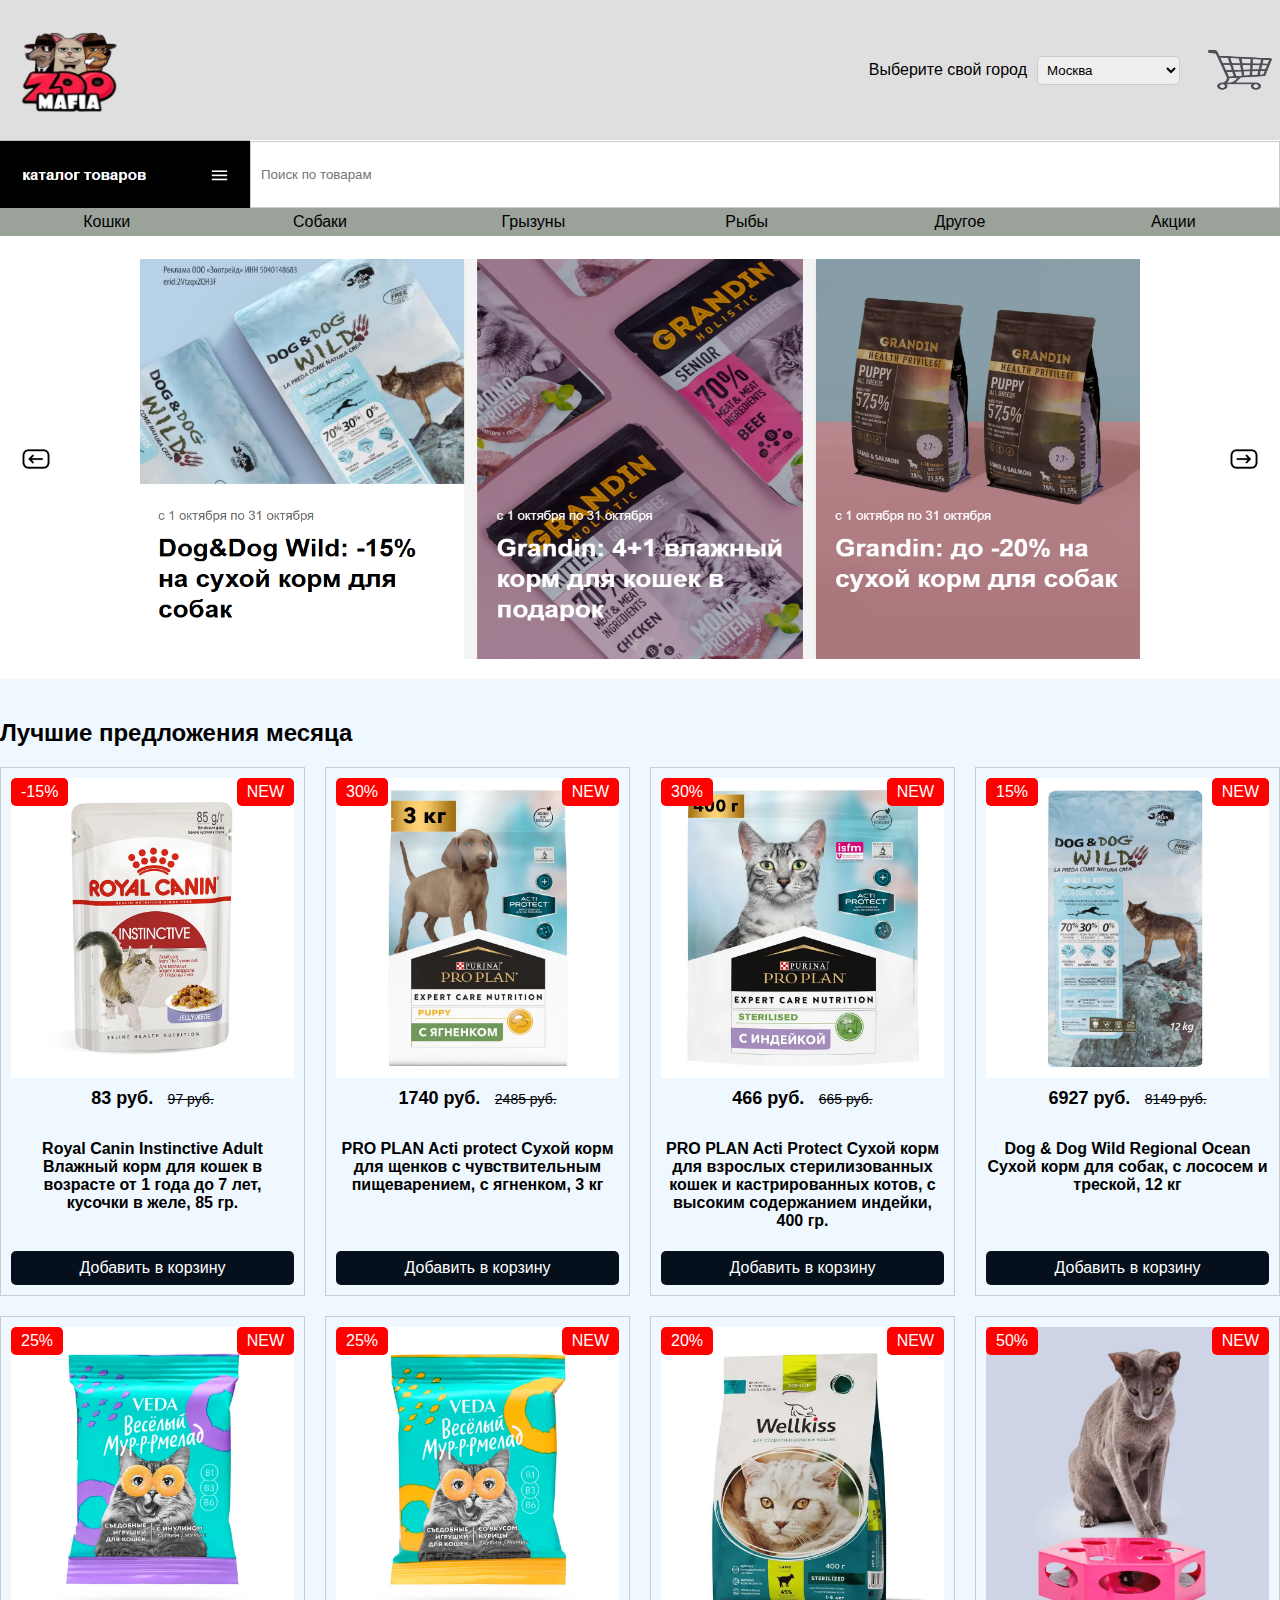
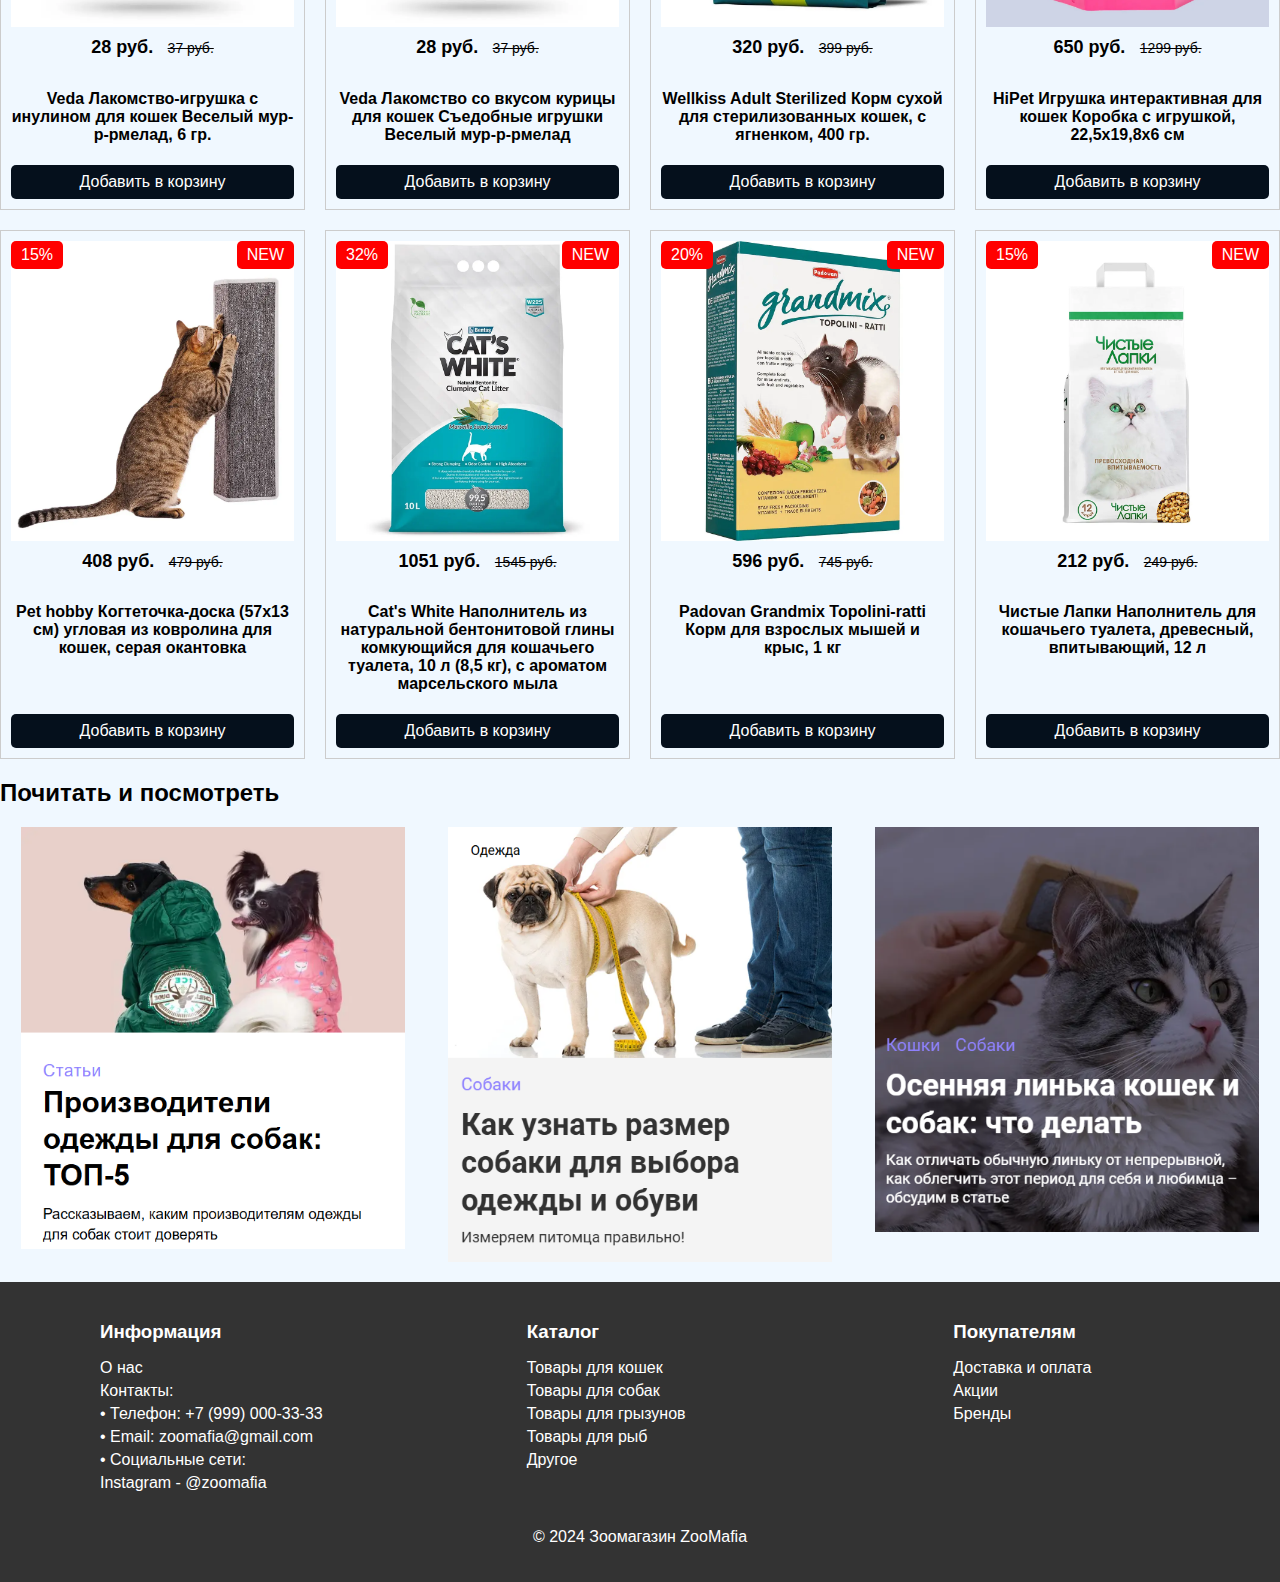
==== index.html @ 8140042a "Add files via upload" ====
<!doctype>
<html>
<head>
  <meta charset="utf-8">
  <link rel="shortcuy icon" href="photo/logotip.jpg" type="image/jpg">
  <title>Зоомагазин ZooMafia</title>
  <link href="style.css" rel="stylesheet">
</head>
<body>
  <div class="container">
    <header>
      <div class="header-left">
        <div class="logo">
          <a href="index.html"><img alt="Logo" src="photo/logo2.png"></a>
        </div>
      </div>
      <div class="header-right">
        <div class="form-group">
          <label class="select-group">
            <span class="select-label">Выберите свой город</span>
            <select class="select">
              <option value="moscow" selected>Москва</option>
              <option value="st-petersburg">Санкт-Петербург</option>
              <option value="vladimir">Владимир</option>
              <option value="nizny">Нижний Новгород</option>
            </select>
          </label>
        </div>
        <div class="korzina">
            <a href="/korzina/korz1/" target="_blank"><img alt="korz" src="photo/cart.png"></a>
        </div>
      </div>
    </header>
    <div class="search-bar">
      <div class="menu-icon">
        <a href="catalog.html"><img src="photo/catalog.png" alt="Меню"></a>
      </div>
      <input type="text" placeholder="Поиск по товарам" class="search-input">
    </div>
    <nav>
        <ul class="top-menu">
            <li>
                <a href="/">Кошки</a>
            </li>
            <li>
                <a href="/catalog/">Собаки</a>
            </li>
            <li>
                <a href="/about/">Грызуны</a>
            </li>
            <li>
                <a href="/news/">Рыбы</a>
            </li>
            <li>
                <a href="/contacts/">Другое</a>
            </li>
            <li>
                <a href="/contacts/">Акции </a>
            </li>
        </ul>
    </nav>
    
    <section class="banner">
      <div class="container">
        <div class="banner-slider">
          <div class="banner-slide active">
            <img src="photo/reklam.png" alt="Slide 1">
          </div>
          <div class="banner-slide">
            <img src="photo/rek2.png" alt="Slide 2">
          </div>
          <div class="banner-slide">
            <img src="photo/rek3.png" alt="Clide 3">
          </div>
          <button class="prev-btn">
            <img src="photo/arrow_round_left_icon_217990.png" alt="Before">
          </button>
          <button class="next-btn">
            <img src="photo/arrow_round_right_icon_218174.png" alt="After">
          </button>
        </div>
      </div>
    </section>
    <section class="products">
      <div class="container">
          <div class="products-content">
          <h2>Лучшие предложения месяца</h2>
          <div class="products-grid">
            <div class="product-card">
                <div class="discount-badge">-15%</div> <img src="photo/tov1.webp" alt="Tovar 1">
                <div class="price">
                  <span class="sale-price">83 руб.</span> 
                  <span class="old-price">97 руб.</span>
                </div>
                <h4>Royal Canin Instinctive Adult Влажный корм для кошек в возрасте от 1 года до 7 лет, кусочки в желе, 85 гр.</h4>
                <button class="product-btn">Добавить в корзину</button>
              </div>
              <div class="product-card">
                <div class="discount-badge">30%</div> <img src="photo/tov2.webp" alt="Tovar 2">
                <div class="price">
                  <span class="sale-price">1740 руб.</span>
                  <span class="old-price">2485 руб.</span>
                </div>
                <h4>PRO PLAN Acti protect Сухой корм для щенков с чувствительным пищеварением, с ягненком, 3 кг</h4>
                <button class="product-btn">Добавить в корзину</button>
              </div>
              <div class="product-card">
                <div class="discount-badge">30%</div> <img src="photo/tov3.webp" alt="Tovar 3">
                <div class="price">
                  <span class="sale-price">466 руб.</span>
                  <span class="old-price">665 руб.</span>
                </div>
                <h4>PRO PLAN Acti Protect Сухой корм для взрослых стерилизованных кошек и кастрированных котов, с высоким содержанием индейки, 400 гр.</h4>
                <button class="product-btn">Добавить в корзину</button>
              </div>
              <div class="product-card">
                <div class="discount-badge">15%</div> <img src="photo/tov4.webp" alt="Tovar 4">
                <div class="price">
                  <span class="sale-price">6927 руб.</span> 
                  <span class="old-price">8149 руб.</span>
                </div>
                <h4>Dog & Dog Wild Regional Ocean Сухой корм для собак, с лососем и треской, 12 кг</h4>
                <button class="product-btn">Добавить в корзину</button>
              </div>
              <div class="product-card">
                <div class="discount-badge">25%</div> <img src="photo/tov5.webp" alt="Tovar 5">
                <div class="price">
                  <span class="sale-price">28 руб.</span>
                  <span class="old-price">37 руб.</span>
                </div>
                <h4>Veda Лакомство-игрушка с инулином для кошек Веселый мур-р-рмелад, 6 гр.</h4>
                <button class="product-btn">Добавить в корзину</button>
              </div>
              <div class="product-card">
                <div class="discount-badge">25%</div> <img src="photo/tov6.webp" alt="Tovar 6">
                <div class="price">
                  <span class="sale-price">28 руб.</span>
                  <span class="old-price">37 руб.</span>
                </div>
                <h4>Veda Лакомство со вкусом курицы для кошек Съедобные игрушки Веселый мур-р-рмелад</h4>
                <button class="product-btn">Добавить в корзину</button>
              </div>
              <div class="product-card">
                <div class="discount-badge">20%</div> <img src="photo/tov7.webp" alt="Tovar 7">
                <div class="price">
                  <span class="sale-price">320 руб.</span> 
                  <span class="old-price">399 руб.</span>
                </div>
                <h4>Wellkiss Adult Sterilized Корм сухой для стерилизованных кошек, с ягненком, 400 гр.</h4>
                <button class="product-btn">Добавить в корзину</button>
              </div>
              <div class="product-card">
                <div class="discount-badge">50%</div> <img src="photo/tov8.webp" alt="Tovar 8">
                <div class="price">
                  <span class="sale-price">650 руб.</span>
                  <span class="old-price">1299 руб.</span>
                </div>
                <h4>HiPet Игрушка интерактивная для кошек Коробка с игрушкой, 22,5х19,8х6 см</h4>
                <button class="product-btn">Добавить в корзину</button>
              </div>
              <div class="product-card">
                <div class="discount-badge">15%</div> <img src="photo/tov9.webp" alt="Tovar 9">
                <div class="price">
                  <span class="sale-price">408 руб.</span>
                  <span class="old-price">479 руб.</span>
                </div>
                <h4>Pet hobby Когтеточка-доска (57х13 см) угловая из ковролина для кошек, серая окантовка</h4>
                <button class="product-btn">Добавить в корзину</button>
              </div>
              <div class="product-card">
                <div class="discount-badge">32%</div> <img src="photo/tov10.webp" alt="Tovar 10">
                <div class="price">
                  <span class="sale-price">1051 руб.</span> 
                  <span class="old-price">1545 руб.</span>
                </div>
                <h4>Cat's White Наполнитель из натуральной бентонитовой глины комкующийся для кошачьего туалета, 10 л (8,5 кг), с ароматом марсельского мыла</h4>
                <button class="product-btn">Добавить в корзину</button>
              </div>
              <div class="product-card">
                <div class="discount-badge">20%</div> <img src="photo/tov11.webp" alt="Tovar 11">
                <div class="price">
                  <span class="sale-price">596 руб.</span>
                  <span class="old-price">745 руб.</span>
                </div>
                <h4>Padovan Grandmix Topolini-ratti Корм для взрослых мышей и крыс, 1 кг</h4>
                <button class="product-btn">Добавить в корзину</button>
              </div>
              <div class="product-card">
                <div class="discount-badge">15%</div> <img src="photo/tov12.webp" alt="Tovar 12">
                <div class="price">
                  <span class="sale-price">212 руб.</span>
                  <span class="old-price">249 руб.</span>
                </div>
                <h4>Чистые Лапки Наполнитель для кошачьего туалета, древесный, впитывающий, 12 л</h4>
                <button class="product-btn">Добавить в корзину</button>
              </div>
          </div>
          <h2>Почитать и посмотреть</h2>
          <div class="chtivo">
            <div class="chtivoo">
                <a href="https://www.buro247.ru/fashion/things/13-jan-2022-pitti-pets.html?ysclid=m2kfuf9yrk310140868" target="_blank"><img src="photo/Chitat1.png" alt="Chenie 1"></a>
            </div>
            <div class="chtivoo">
                <a href="https://vip-dog.com/razmery?ysclid=m2kg3zsowk258734479" target="_blank"><img src="photo/Chitat2.png" alt="Chenie 2"></a>
            </div>
            <div class="chtivoo">
                <a href="https://www.proplan.ru/cat/article/koshka-linyaet/" target="_blank"><img src="photo/Chitat3.png" alt="Chenie 3"></a>
            </div>
        </div>
      </div>
    </section>

    <footer>
      <div class="container">
        <div class="footer-row">
          <div class="footer-col">
            <h3>Информация</h3>
            <ul>
              <li><a href="onas.html">О нас</a></li>
              <li>Контакты:</li>
              <li>•	Телефон: +7 (999) 000-33-33</li>
              <li>•	Email: zoomafia@gmail.com</li>
              <li>•	Социальные сети: </li>
              <li>Instagram - @zoomafia</li>
            </ul>
          </div>
          <div class="footer-col">
            <h3>Каталог</h3>
            <ul>
              <li><a href="#">Товары для кошек</a></li>
              <li><a href="#">Товары для собак</a></li>
              <li><a href="#">Товары для грызунов</a></li>
              <li><a href="#">Товары для рыб</a></li>
              <li><a href="#">Другое</a></li>
            </ul>
          </div>
          <div class="footer-col">
            <h3>Покупателям</h3>
            <ul>
              <li><a href="#">Доставка и оплата</a></li>
              <li><a href="#">Акции</a></li>
              <li><a href="#">Бренды</a></li>
            </ul>
          </div>
       </div>
        <p class="copyright">© 2024 Зоомагазин ZooMafia</p>
      </div>
    </footer>
  </div>
  <script src="js/script.js"></script>
</body>
</html>
---- style.css ----
body {
    font-family: Arial;
    margin: 0;
    padding: 0;
    margin-right: 0;
    margin-left: 0;
  }
  *{
    box-sizing: border-box;
  }
  .container {
    margin: 0 auto; 
	max-width: 100%;
  }
  header + footer {
	width: 100%;
}

  /* Шапка */
  header {
    background-color: #e0dfdf;
    padding: 10px 0;
    display: flex;
    justify-content: space-between;
    align-items: center;
    width: 100%;
  }
div.header-left {
	align-items: center;
	display: flex;
}
.logo {
    float: left;
    margin: 10;
  }
  img[alt="Logo"] {
    height: 100px;
    width: 120px;
   }
  .korzina{
    margin: 5;
  }
.korzina img{
    height: 50px;
    width: 70px;
 } 
 .header-left > .logo {
  float: left;
  margin: 10px;
 }
  .header-right {
    display: flex;
    align-items: center;
  }
  
  .header-right > .form-group {
    margin-right: 20px;
   }
  
  .select-group {
    display: flex;
    align-items: center;
  }
  
  .select-label {
    margin-right: 10px;
  }
  
  .select {
    padding: 5px;
    border: 1px solid #ccc;
    border-radius: 5px;
  }
  
  .korzina {
    display: inline-block;
  }
  
  /* Поиск */
  .search-bar {
    background-color: #fff;
    padding: 0px 0;
    display: flex;
    align-items: center;
  }
  .menu-icon img{
    height: 68px;
    width: 250px;
  }
  .menu-icon {
    margin-left: 0px;
    margin-right: 0px;
  }
  
  .search-input {
    border: 1px solid #ccc;
    padding: 25px 10px;
    flex: 1;
  }
  
  ul.top-menu {
	display: flex;
	justify-content: space-between;
	list-style: none;
	margin: 0;
	padding: 0;
}
ul.top-menu li {
	width: 100%;
}
ul.top-menu a {
	background: #9aa29a;
	color: #000000;
	display: block;
	margin-bottom: 3px;
	padding: 5px 0;
	text-align: center;
	text-decoration: none;
	width: 100%;
}
ul.top-menu a:hover {
	background: #00d9ff;
}
.banner-slider{
    text-align: center;
}
.banner-slide.active img{
    height: 400px;
    width: 1000px;
}
.banner-slide img{
    height: 400px;
    width: 1000px;
}
.prev-btn img{
    height: 30px;
    width: 30px;
}
.next-btn img{
    height: 30px;
    width: 30px;
}
  
  /* Баннер */
  .banner {
    padding: 20px 0;
  }
  
  .banner-slider {
    position: relative;
    width: 100%;
    overflow: hidden;
  }
  
  .banner-slide {
    display: none;
    width: 100%;
  }
  
  .banner-slide.active {
    display: block;
  }
  
  .banner-slide img {
    width: 100%;
    height: auto;
  }
  
  .prev-btn, .next-btn {
    position: absolute;
    top: 50%;
    transform: translateY(-50%);
    background: none;
    border: none;
    cursor: pointer;
  }
  
  .prev-btn {
    left: 15px;
  }
  
  .next-btn {
    right: 15px;
  }
  
  /* Товары */
  .products {
    background-color: aliceblue;
    padding: 20px 0;
    display: flex;
  }
  
  .filters-panel {
    width: 250px;
    margin-right: 20px;
  }
  
  .filters-list {
    list-style: none;
    padding: 0;
  }
  
  .products-content {
    flex: 1;
  }
  
  .products-grid {
    display: grid;
    grid-template-columns: repeat(4, 1fr);
    gap: 20px;
  }
  
  .product-card::before {
    content: "NEW";
    position: absolute;
    top: 10px;
    right: 10px;
    background-color: #ff0000;
    color: #fff;
    padding: 5px 10px;
    border-radius: 5px;
   }
  
  .product-card img {
    width: 100%;
    height: 150px;
    object-fit: cover;
    margin-bottom: 10px;
  }
  
  .product-card {
    border: 1px solid #ccc;
    padding: 10px;
    text-align: center;
    position: relative; 
    display: flex;
    flex-direction: column;
  }
  
  .product-card img {
    width: 100%;
    height: 300px;
    object-fit: cover;
    margin-bottom: 10px;
  }
  
  .discount-badge {
    position: absolute;
    top: 10px;
    left: 10px;
    background-color: #ff0000; 
    color: #fff;
    padding: 5px 10px;
    border-radius: 5px;
  }
  
  .price {
    margin-bottom: 10px;
  }
  
  .sale-price {
    font-weight: bold;
    font-size: 18px; 
    margin-right: 10px;
  }
  
  .old-price {
    text-decoration: line-through;
    font-size: 14px; 
  }
  
  .product-btn {
    background-color: #05101c;
    color: #fff;
    border: none;
    padding: 8px 15px;
    border-radius: 5px;
    cursor: pointer;
    font-size: 16px; 
    margin-top: auto;
    
   }
  .chtivo {
    display: flex;
    justify-content: space-around; 
    margin-top: 20px;
  }
  
  .chtivoo {
    width: 30%;
    text-align: center;
  }
  
  .chtivoo img {
    width: 100%;;
    height: auto; 
  }
  
  
  /* Подвал */
  footer {
    background-color: #333;
    color: #fff;
    padding: 20px 0;
  }
  
  .footer-row {
    display: flex;
    justify-content: left;
    align-items: flex-start;
  }
  
  .footer-col {
    flex: 1;
    margin: 0 100px;
    max-width: 400px;
  }
  
  .footer-col h3 {
    color: #fff;
    margin-bottom: 10px;
  }
  
  .footer-col ul {
    list-style: none;
    padding: 0;
  }
  
  .footer-col li {
    margin-bottom: 5px;
  }
  
  .footer-col li a {
    text-decoration: none;
    color: #fff;
  }
  .footer-col li a:hover{
    color: #00d9ff;
  }
  
  .social-icons {
    display: flex;
    justify-content: center;
    margin-top: 10px;
  }
  
  .social-icons a {
    margin: 0 5px;
  }
  
  .social-icons img {
    width: 20px;
    height: 20px;
  }
  
  .copyright {
    text-align: center;
    margin-top: 20px;
  }
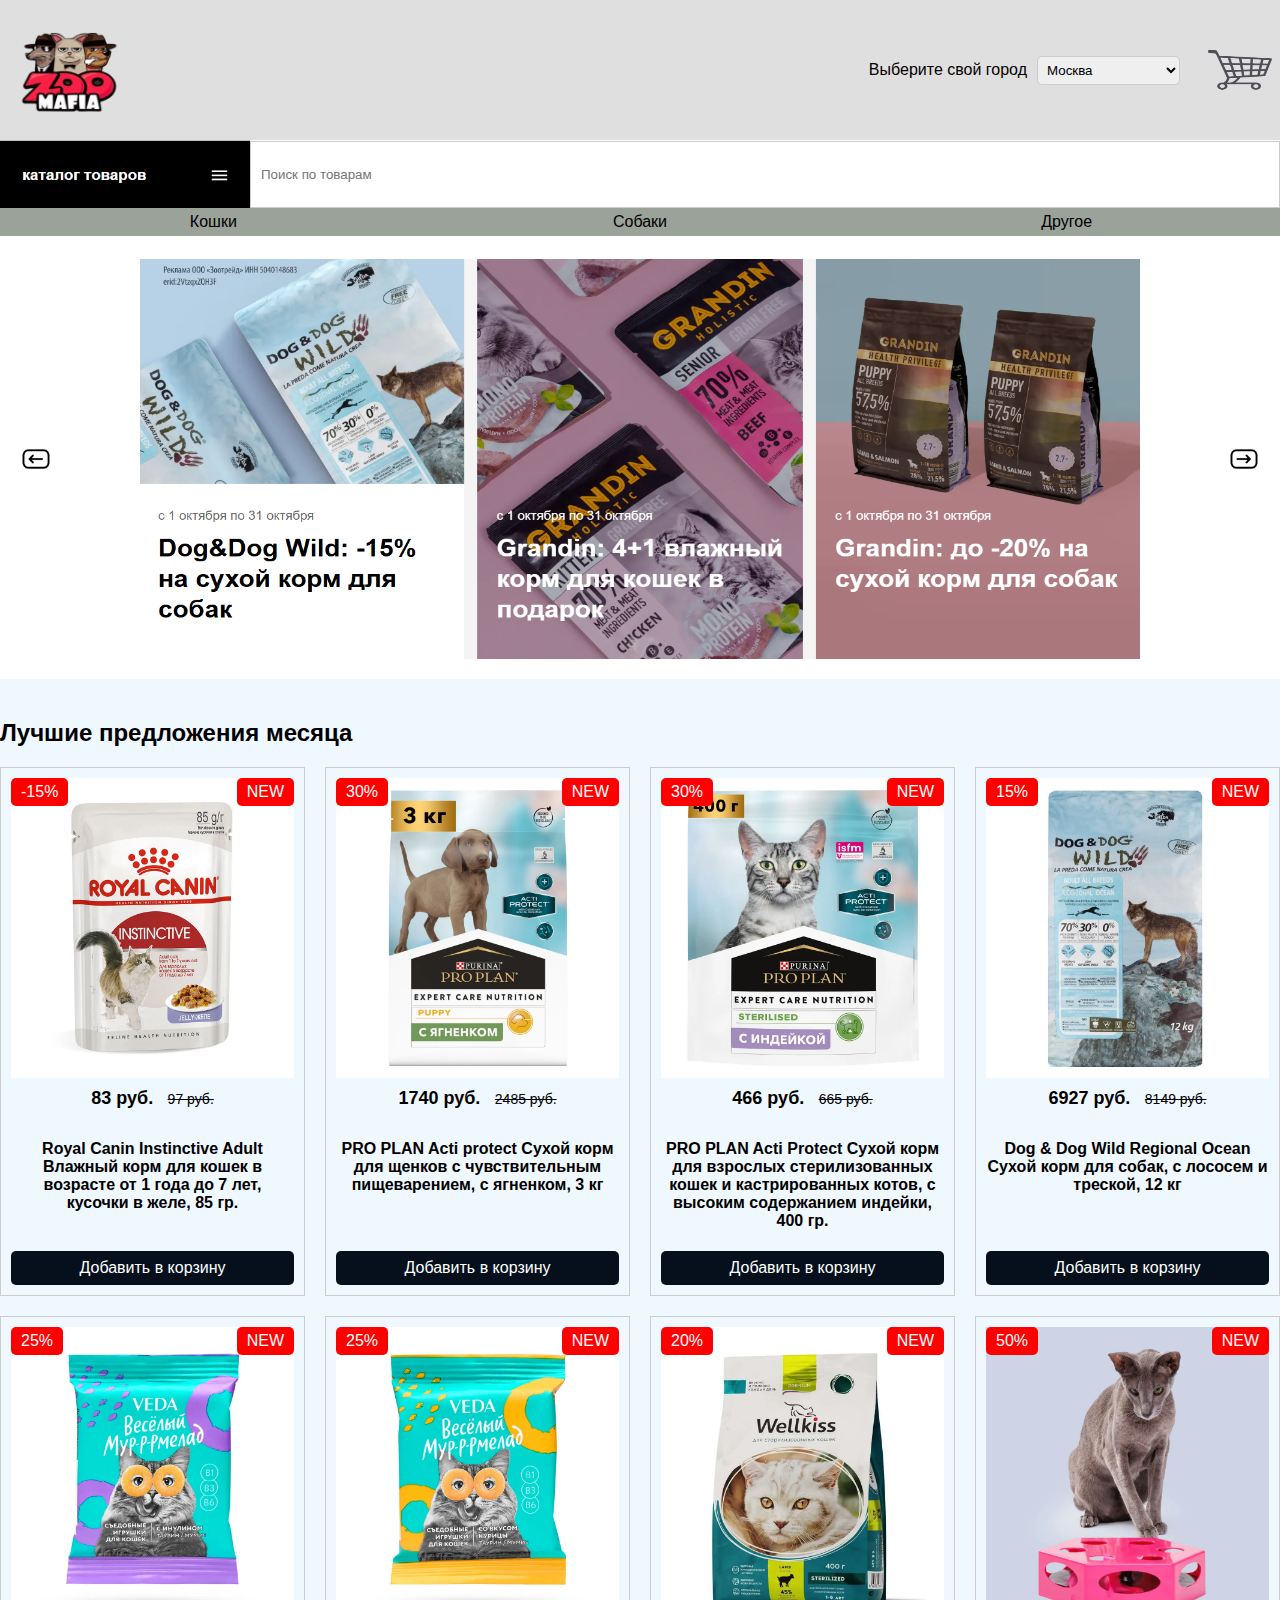
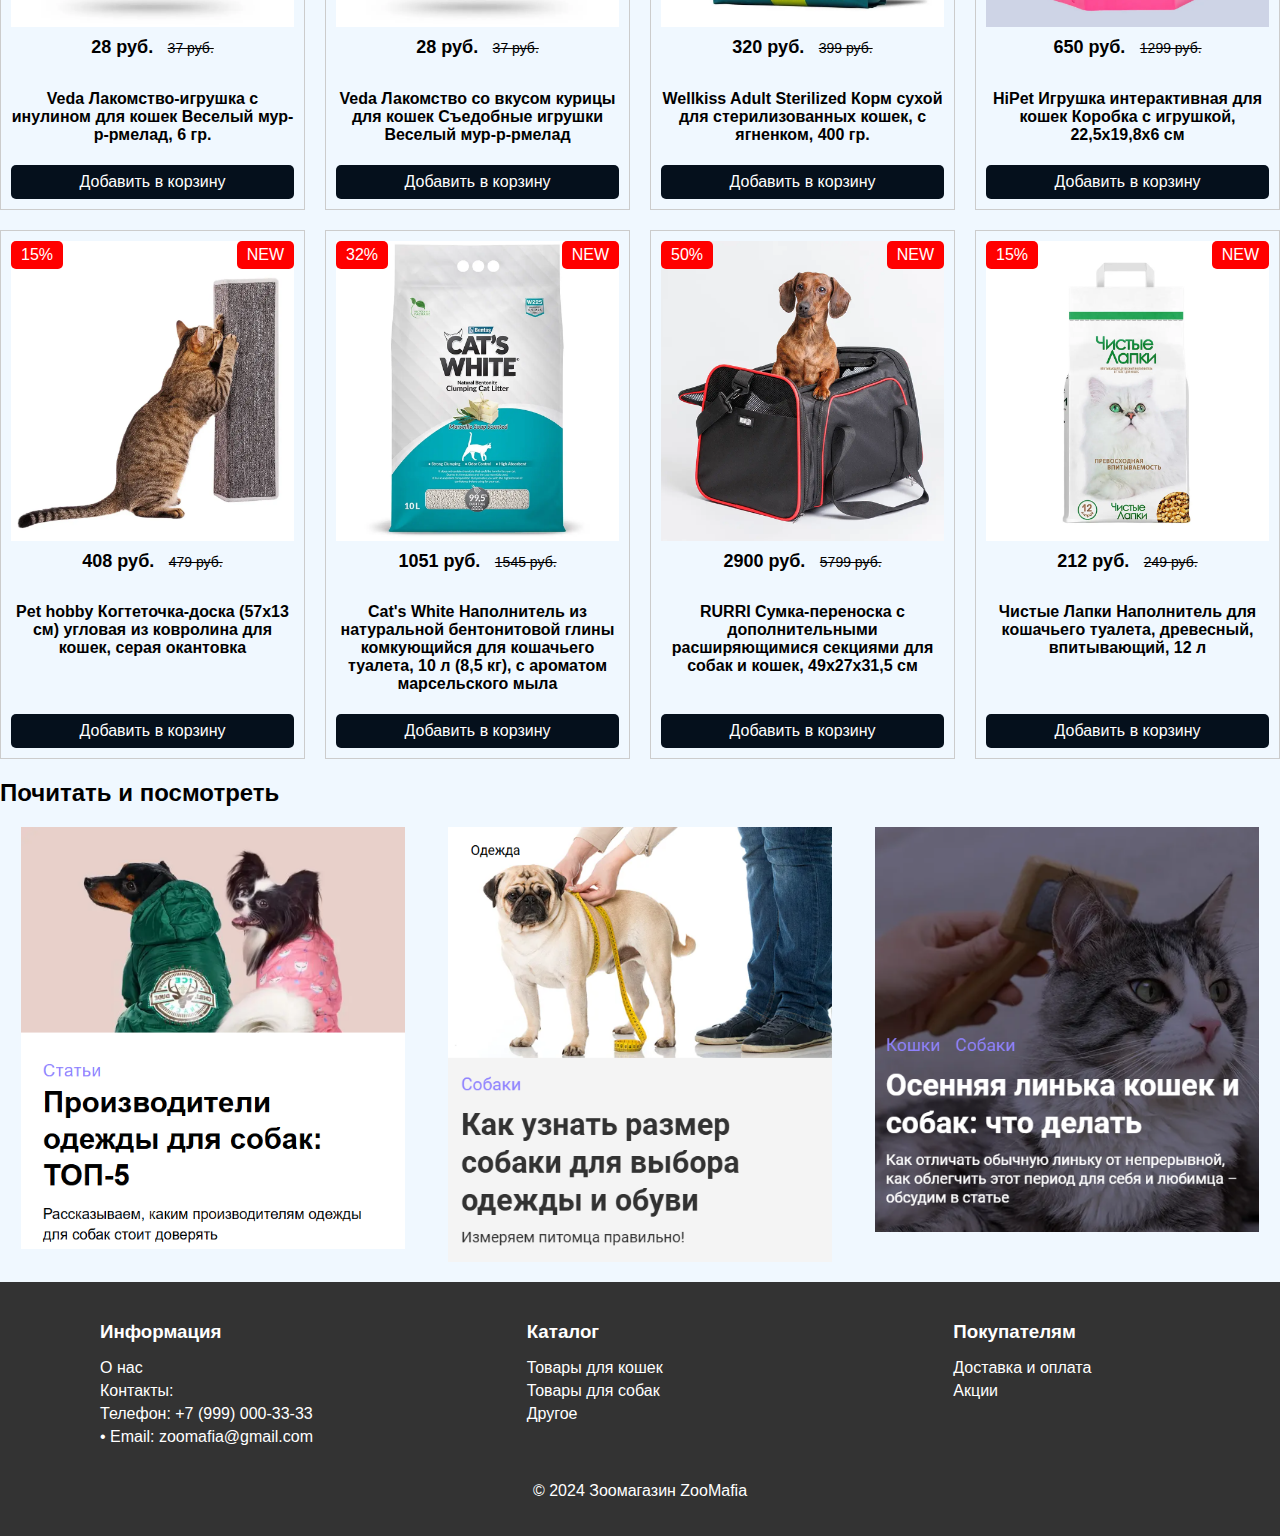
==== commit b18fce0a: "Add files via upload" ====
--- a/index.html
+++ b/index.html
@@ -27,7 +27,7 @@
           </label>
         </div>
         <div class="korzina">
-            <a href="/korzina/korz1/" target="_blank"><img alt="korz" src="photo/cart.png"></a>
+            <a href="korzina.html" target="_blank"><img alt="korz" src="photo/cart.png"></a>
         </div>
       </div>
     </header>
@@ -40,22 +40,13 @@
     <nav>
         <ul class="top-menu">
             <li>
-                <a href="/">Кошки</a>
+                <a href="catkorm.html">Кошки</a>
             </li>
             <li>
-                <a href="/catalog/">Собаки</a>
+                <a href="dogkorm.html">Собаки</a>
             </li>
             <li>
-                <a href="/about/">Грызуны</a>
-            </li>
-            <li>
-                <a href="/news/">Рыбы</a>
-            </li>
-            <li>
-                <a href="/contacts/">Другое</a>
-            </li>
-            <li>
-                <a href="/contacts/">Акции </a>
+                <a href="drstr.html">Другое</a>
             </li>
         </ul>
     </nav>
@@ -177,12 +168,12 @@
                 <button class="product-btn">Добавить в корзину</button>
               </div>
               <div class="product-card">
-                <div class="discount-badge">20%</div> <img src="photo/tov11.webp" alt="Tovar 11">
-                <div class="price">
-                  <span class="sale-price">596 руб.</span>
-                  <span class="old-price">745 руб.</span>
-                </div>
-                <h4>Padovan Grandmix Topolini-ratti Корм для взрослых мышей и крыс, 1 кг</h4>
+                <div class="discount-badge">50%</div> <img src="photo/dr1.webp" alt="Tovar 11">
+                <div class="price">
+                  <span class="sale-price">2900 руб.</span>
+                  <span class="old-price">5799 руб.</span>
+                </div>
+                <h4>RURRI Сумка-переноска с дополнительными расширяющимися секциями для собак и кошек, 49х27х31,5 см</h4>
                 <button class="product-btn">Добавить в корзину</button>
               </div>
               <div class="product-card">
@@ -218,28 +209,23 @@
             <ul>
               <li><a href="onas.html">О нас</a></li>
               <li>Контакты:</li>
-              <li>•	Телефон: +7 (999) 000-33-33</li>
-              <li>•	Email: zoomafia@gmail.com</li>
-              <li>•	Социальные сети: </li>
-              <li>Instagram - @zoomafia</li>
+              <li><a href="tel: +79990003333">Телефон: +7 (999) 000-33-33</a></li>
+              <li><a href="mailto: zoomafia@gmail.com">•	Email: zoomafia@gmail.com</a></li>
             </ul>
           </div>
           <div class="footer-col">
             <h3>Каталог</h3>
             <ul>
-              <li><a href="#">Товары для кошек</a></li>
-              <li><a href="#">Товары для собак</a></li>
-              <li><a href="#">Товары для грызунов</a></li>
-              <li><a href="#">Товары для рыб</a></li>
-              <li><a href="#">Другое</a></li>
+              <li><a href="catkorm.html">Товары для кошек</a></li>
+              <li><a href="dogkorm.html">Товары для собак</a></li>
+              <li><a href="drstr.html">Другое</a></li>
             </ul>
           </div>
           <div class="footer-col">
             <h3>Покупателям</h3>
             <ul>
               <li><a href="#">Доставка и оплата</a></li>
-              <li><a href="#">Акции</a></li>
-              <li><a href="#">Бренды</a></li>
+              <li><a href="index.html">Акции</a></li>
             </ul>
           </div>
        </div>
--- a/style.css
+++ b/style.css
@@ -280,6 +280,9 @@
     margin-top: auto;
     
    }
+   .product-btn:hover {
+    background: #00d9ff;
+  }
   .chtivo {
     display: flex;
     justify-content: space-around; 
